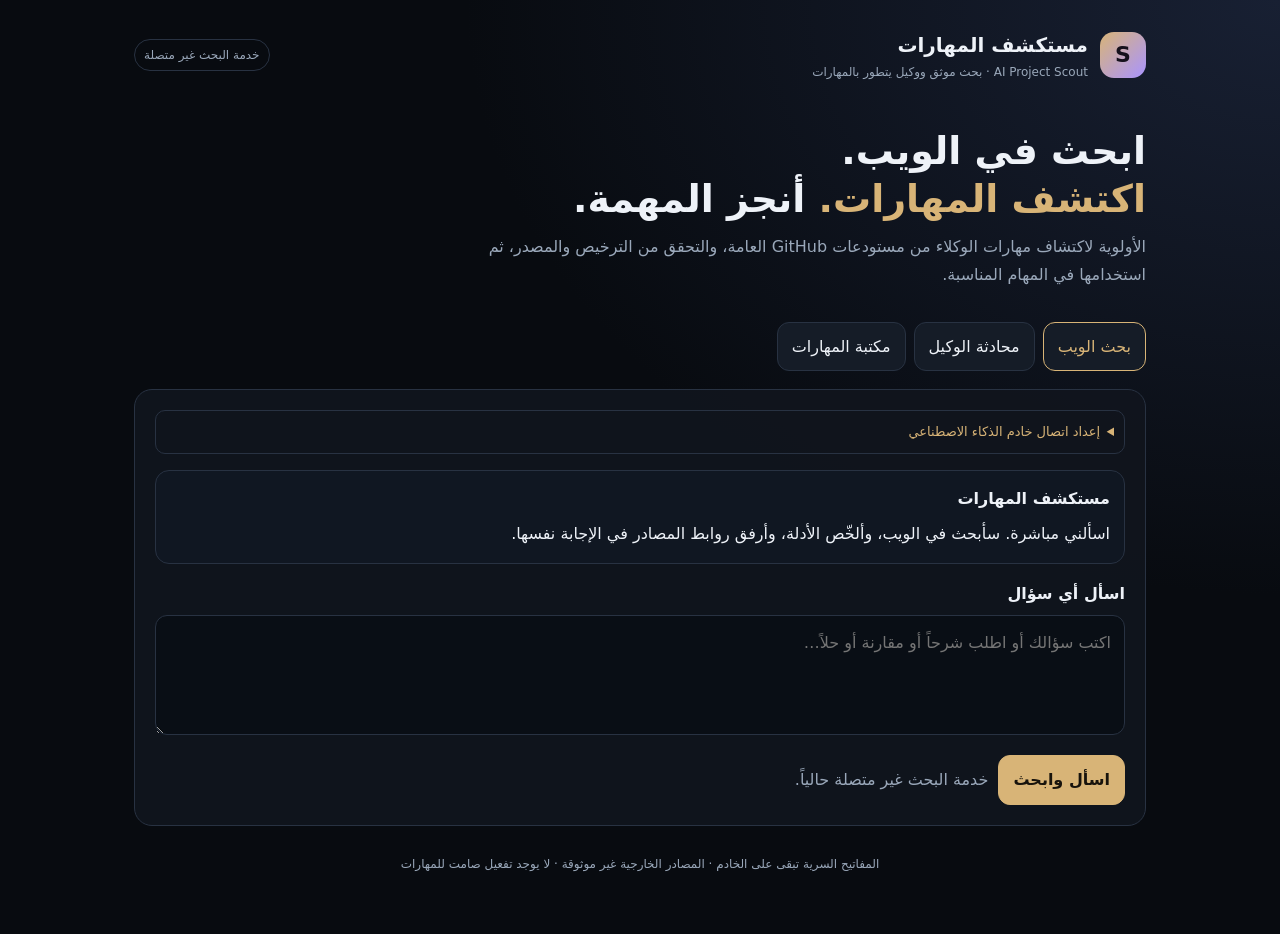
==== site/index.html @ 72774a8b "ui: focus skill library on GitHub discovery and clarify proposal usage" ====
<!doctype html>
<html lang="ar" dir="rtl"><head><meta charset="utf-8"><meta name="viewport" content="width=device-width,initial-scale=1"><meta name="theme-color" content="#080b10"><title>AI Project Scout — مستكشف المهارات</title>
<style>
:root{color-scheme:dark;--bg:#080b10;--panel:#10151d;--panel2:#151c27;--line:#283242;--text:#eef2f8;--muted:#9aa8ba;--gold:#d8b477;--purple:#a994ff;--bad:#ff9b9b;--good:#93e2b0}*{box-sizing:border-box}body{margin:0;background:radial-gradient(ellipse at top right,#182033 0,transparent 45%),var(--bg);color:var(--text);font:16px/1.7 system-ui,-apple-system,"Segoe UI",sans-serif}button,input,textarea{font:inherit}button{cursor:pointer;border:1px solid var(--line);border-radius:12px;padding:10px 14px;color:var(--text);background:var(--panel2)}button.primary{background:var(--gold);border-color:var(--gold);color:#17130c;font-weight:800}button:disabled{opacity:.55;cursor:wait}.wrap{max-width:1040px;margin:auto;padding:20px 14px 60px}.top{display:flex;align-items:center;justify-content:space-between;gap:14px;margin-bottom:24px}.brand{display:flex;gap:12px;align-items:center}.logo{width:46px;height:46px;border-radius:14px;background:linear-gradient(135deg,var(--gold),var(--purple));display:grid;place-items:center;color:#15111c;font-weight:900;font-size:22px}.brand h1{font-size:20px;margin:0}.brand p{font-size:12px;color:var(--muted);margin:0}.status{font-size:12px;color:var(--muted);border:1px solid var(--line);padding:5px 9px;border-radius:99px}.hero{padding:22px 0 16px}.hero h2{font-size:clamp(25px,5vw,38px);line-height:1.25;margin:0 0 10px}.hero p{color:var(--muted);max-width:680px;margin:0}.tabs{display:flex;gap:8px;flex-wrap:wrap;margin:18px 0}.tab.active{border-color:var(--gold);color:var(--gold)}.panel{background:rgba(16,21,29,.94);border:1px solid var(--line);border-radius:18px;padding:16px;margin-bottom:16px}.label{display:block;font-weight:700;margin-bottom:8px}.input{width:100%;border:1px solid var(--line);background:#090e15;color:var(--text);border-radius:12px;padding:13px;outline:none}.input:focus{border-color:var(--gold)}textarea.input{min-height:120px;resize:vertical}.actions{display:flex;align-items:center;gap:10px;flex-wrap:wrap;margin-top:12px}.check{display:flex;gap:8px;align-items:center;color:var(--muted);font-size:14px}.result{overflow-wrap:anywhere}.source{border-top:1px solid var(--line);padding:12px 0}.source a{color:var(--gold);text-decoration:none;font-weight:700}.source p{margin:4px 0;color:var(--muted);font-size:14px}.muted{color:var(--muted)}.skills-head{display:flex;justify-content:space-between;align-items:center;gap:10px;flex-wrap:wrap}.skill{border:1px solid var(--line);border-radius:12px;padding:12px;margin-top:10px}.skill h4{margin:0 0 4px}.skill p{margin:0;color:var(--muted);font-size:14px}.skill a{color:var(--gold);font-size:13px}.pill{display:inline-block;font-size:11px;padding:2px 8px;border-radius:99px;background:#202a38;color:#d9e3f0;margin-inline-start:6px}.error{color:var(--bad)}.success{color:var(--good)}.hidden{display:none}.foot{font-size:12px;color:var(--muted);text-align:center;margin-top:28px}.server-settings{margin-bottom:16px;border:1px solid var(--line);border-radius:10px;padding:10px}.server-settings summary{cursor:pointer;color:var(--gold);font-size:13px}.conversation{display:flex;flex-direction:column;gap:12px;margin:16px 0}.assistant-message,.user-message{border:1px solid var(--line);border-radius:14px;padding:14px;overflow-wrap:anywhere}.assistant-message{background:#101722}.user-message{background:#171a21}.assistant-message p,.user-message p{margin:8px 0 0;white-space:pre-wrap;line-height:1.8}.ask-input{resize:vertical;min-height:94px}.source{overflow-wrap:anywhere}@media(min-width:700px){.wrap{padding-top:28px}.panel{padding:20px}}
</style></head><body><main class="wrap">
<header class="top"><div class="brand"><div class="logo">S</div><div><h1>مستكشف المهارات</h1><p>AI Project Scout · بحث موثق ووكيل يتطور بالمهارات</p></div></div><div id="status" class="status">يتحقق من الخادم…</div></header>
<section class="hero"><h2>ابحث في الويب.<br><span style="color:var(--gold)">اكتشف المهارات.</span> أنجز المهمة.</h2><p>الأولوية لاكتشاف مهارات الوكلاء من مستودعات GitHub العامة، والتحقق من الترخيص والمصدر، ثم استخدامها في المهام المناسبة.</p></section>
<nav class="tabs"><button class="tab active" data-tab="research">بحث الويب</button><button class="tab" data-tab="agent">محادثة الوكيل</button><button class="tab" data-tab="skills">مكتبة المهارات</button></nav>
<section id="research" class="panel"><details class="server-settings"><summary>إعداد اتصال خادم الذكاء الاصطناعي</summary><p class="muted">إذا فتحت الواجهة من GitHub Pages، أدخل عنوان خادم API المنشور (HTTPS) مرة واحدة. لا تضع مفاتيح API هنا.</p><label class="label" for="apiServerUrl">عنوان الخادم</label><input id="apiServerUrl" class="input" inputmode="url" placeholder="https://your-service.onrender.com"><div class="actions"><button id="saveApiServer" type="button">حفظ واختبار الاتصال</button></div></details><div id="conversation" class="conversation" aria-live="polite"><article class="assistant-message"><strong>مستكشف المهارات</strong><p>اسألني مباشرة. سأبحث في الويب، وألخّص الأدلة، وأرفق روابط المصادر في الإجابة نفسها.</p></article></div><form id="askForm"><label class="label" for="searchQuery">اسأل أي سؤال</label><textarea id="searchQuery" class="input ask-input" placeholder="اكتب سؤالك أو اطلب شرحاً أو مقارنة أو حلاً…" maxlength="5000" rows="3" required></textarea><div class="actions"><button id="searchBtn" class="primary" type="submit">اسأل وابحث</button><span class="muted" id="searchHint">بحث ويب + إجابة ذكاء اصطناعي + مصادر.</span></div></form><div id="searchResults" class="result" aria-live="polite"></div></section>
<section id="agent" class="panel hidden"><label class="label" for="chatQuery">ما المهمة التي تريد من الوكيل تنفيذها؟</label><textarea id="chatQuery" class="input" placeholder="اطلب بحثاً أو تحليلاً أو بناء تطبيق أو حل مشكلة…"></textarea><div class="actions"><label class="check"><input type="checkbox" id="withSearch" checked> البحث في الويب وإرفاق المصادر</label><button id="chatBtn" class="primary">نفّذ الطلب</button></div><div id="chatResult" class="result" aria-live="polite"></div></section>
<section id="skills" class="panel hidden"><div class="skills-head"><div><h3 style="margin:0">مكتبة المهارات</h3><p class="muted" style="margin:0">المهارات المقترحة يمكن للوكيل الاستفادة منها كإرشادات غير موثوقة. الاعتماد الدائم منفصل، والكود الخارجي لا يُنفذ.</p></div><button id="discoverBtn" class="primary">ابحث في GitHub وأضف مهارات</button></div><details style="margin-top:14px"><summary class="muted">إعداد الاعتماد الدائم (اختياري)</summary><label class="label" for="adminToken" style="margin-top:8px">رمز اعتماد المهارات الذي ضُبط على الخادم</label><input id="adminToken" class="input" type="password" autocomplete="current-password" placeholder="رمز الاعتماد — لا تضع مفتاح GitHub هنا"><p class="muted">البحث العام لا يحتاج هذا الرمز. يُستخدم فقط لنقل مقترح إلى قائمة المهارات النشطة.</p></details><div id="skillsStatus" class="muted" style="margin-top:10px"></div><h4>المهارات النشطة</h4><div id="activeSkills"></div><h4 style="margin-top:20px">مقترحات تنتظر الاعتماد</h4><div id="proposedSkills"></div></section>
<footer class="foot">المفاتيح السرية تبقى على الخادم · المصادر الخارجية غير موثوقة · لا يوجد تفعيل صامت للمهارات</footer></main>
<script>
const $=id=>document.getElementById(id);
function esc(s){return String(s??'').replace(/[&<>"]/g,c=>({'&':'&amp;','<':'&lt;','>':'&gt;','"':'&quot;'}[c]));}
function apiBase(){let configured='';try{configured=localStorage.getItem('scoutApiBase')||'';}catch(e){}if(configured)return configured.replace(/\/+$/,'');if(location.hostname.endsWith('github.io'))return '';return location.origin;}
async function api(path,body,token){const base=apiBase();if(!base)throw new Error('خادم الذكاء الاصطناعي غير مضبوط. افتح «إعداد اتصال خادم الذكاء الاصطناعي» وأدخل عنوان API المنشور على HTTPS. GitHub Pages يعرض الواجهة فقط ولا يشغّل Python.');const headers=body?{'Content-Type':'application/json'}:{};if(token)headers['Authorization']='Bearer '+token;let r;try{r=await fetch(base+path,{method:body?'POST':'GET',headers,body:body?JSON.stringify(body):undefined});}catch(e){throw new Error('تعذر الوصول إلى خادم API. تحقق من عنوان الخادم وإعداد CORS وحالة الاستضافة.');}const d=await r.json().catch(()=>({message:'الخادم أعاد استجابة غير صالحة.'}));if(!r.ok)throw new Error(d.message||d.error||('HTTP '+r.status));return d;}
function err(el,e){el.innerHTML='<p class="error">'+esc(e.message)+'</p>';}
function sources(list){return !list?.length?'<p class="muted">لا توجد نتائج؛ تحقق من إعداد مفتاح البحث على الخادم.</p>':list.map(x=>'<article class="source"><a href="'+esc(x.url)+'" target="_blank" rel="noopener noreferrer">'+esc(x.title||x.url)+'</a><p>'+esc(x.snippet||'')+'</p><small class="muted">'+esc(x.published_date||'')+'</small></article>').join('');}
document.querySelectorAll('[data-tab]').forEach(b=>b.onclick=()=>{document.querySelectorAll('[data-tab]').forEach(x=>x.classList.toggle('active',x===b));['research','agent','skills'].forEach(id=>$(id).classList.toggle('hidden',id!==b.dataset.tab));if(b.dataset.tab==='skills')loadSkills();});
let researchHistory=[];
function renderTurn(query,answer,sourceList,skills){const node=document.createElement('div');node.innerHTML='<article class="user-message"><strong>أنت</strong><p>'+esc(query)+'</p></article><article class="assistant-message"><strong>الإجابة</strong><p>'+esc(answer).replace(/\n/g,'<br>')+'</p>'+(skills?.length?'<p class="muted">المهارات المستخدمة: '+skills.map(s=>esc(s.name)+(s.status==='proposed'?' (مقترحة غير معتمدة)':'')).join('، ')+'</p>':'')+(sourceList?.length?'<h4>المصادر</h4>'+sources(sourceList):'<p class="muted">لم تُرفق مصادر ويب لهذه الإجابة.</p>')+'</article>'; $('conversation').appendChild(node);node.scrollIntoView({behavior:'smooth',block:'end'});}
$('askForm').onsubmit=async(e)=>{e.preventDefault();const q=$('searchQuery').value.trim();if(!q)return;$('searchBtn').disabled=true;$('searchHint').textContent='يبحث في الويب ثم يصوغ إجابة مبنية على النتائج…';$('searchResults').innerHTML='<p>جارٍ البحث والتحليل. قد يستغرق ذلك عدة ثوانٍ…</p>';try{const d=await api('/api/chat',{query:q,search_web:true,history:researchHistory});if(typeof d.answer!=='string'||!d.answer.trim())throw new Error('عاد الخادم دون إجابة نصية. تحقق من إعداد النموذج على الخادم.');researchHistory.push({role:'user',content:q},{role:'assistant',content:d.answer});researchHistory=researchHistory.slice(-8);renderTurn(q,d.answer,d.sources||[],d.skills_used||[]);$('searchQuery').value='';$('searchResults').innerHTML='';$('searchHint').textContent='تمت الإجابة. اطرح سؤال متابعة لإكمال المحادثة.';}catch(e){err($('searchResults'),e);$('searchHint').textContent='تعذّر إكمال الطلب؛ راجع رسالة الخطأ أعلاه.';}finally{$('searchBtn').disabled=false;$('searchBtn').textContent='اسأل وابحث';}};
$('saveApiServer').onclick=async()=>{const raw=$('apiServerUrl').value.trim().replace(/\/+$/,'');if(!/^https:\/\//i.test(raw)){$('searchHint').textContent='أدخل عنوان HTTPS صحيحاً لخادم API.';return;}try{localStorage.setItem('scoutApiBase',raw);}catch(e){$('searchHint').textContent='المتصفح منع حفظ الإعداد؛ تحقق من إعدادات المتصفح.';return;}$('searchHint').textContent='تم حفظ العنوان؛ يجري اختبار الاتصال…';try{const d=await api('/api/health');$('status').textContent='الخادم متصل · النموذج '+(d.model_configured?'جاهز':'غير مضبوط');$('searchHint').textContent=d.model_configured?'الاتصال ناجح والنموذج مضبوط.':'الاتصال ناجح، لكن مفتاح النموذج أو اسمه غير مضبوط على الخادم.';}catch(e){err($('searchResults'),e);$('searchHint').textContent='لم ينجح اختبار الاتصال.';}};
try{$('apiServerUrl').value=localStorage.getItem('scoutApiBase')||'';}catch(e){}
let chatHistory=[];
$('chatBtn').onclick=async()=>{let q=$('chatQuery').value.trim();if(!q){$('chatResult').textContent='اكتب المهمة أولاً.';return;}$('chatBtn').disabled=true;$('chatResult').textContent='الوكيل يحلل المهمة…';try{let d=await api('/api/chat',{query:q,search_web:$('withSearch').checked,history:chatHistory});chatHistory.push({role:'user',content:q},{role:'assistant',content:d.answer});chatHistory=chatHistory.slice(-8);$('chatResult').innerHTML='<div>'+esc(d.answer).replace(/\n/g,'<br>')+'</div>'+(d.skills_used?.length?'<p class="muted">المهارات المستخدمة: '+d.skills_used.map(s=>esc(s.name)+(s.status==='proposed'?' (مقترحة غير معتمدة)':'')).join('، ')+'</p>':'')+(d.sources?.length?'<h4>المصادر</h4>'+sources(d.sources):'');}catch(e){err($('chatResult'),e);}finally{$('chatBtn').disabled=false;}};
function skillCard(s,proposed){return '<article class="skill"><h4>'+esc(s.name)+' <span class="pill">'+esc(s.license||s.status)+'</span></h4><p>'+esc(s.description||'')+'</p>'+(s.source_url?'<a href="'+esc(s.source_url)+'" target="_blank" rel="noopener noreferrer">المصدر الأصلي</a>':'')+(proposed?'<div class="actions"><button data-approve="'+esc(s.name)+'">اعتماد المهارة</button></div>':'')+'</article>';}
const BUILTIN_PROVIDER_SKILLS=[
{name:'chatgpt-openai-api-integration',description:'دليل دمج OpenAI وواجهات ChatGPT العامة: مفاتيح آمنة، استدعاء API، أدوات محكومة واختبارات.',source_url:'https://platform.openai.com/docs',status:'موجود بالمستودع',license:'دليل مدمج'},
{name:'deepseek-api-integration',description:'دليل دمج DeepSeek API وفق التوثيق العام والتعامل الآمن مع الأخطاء والحدود.',source_url:'https://api-docs.deepseek.com/',status:'موجود بالمستودع',license:'دليل مدمج'},
{name:'google-gemini-api-integration',description:'دليل دمج Gemini API وSDK الرسمي وإدارة الوسائط واستدعاء الأدوات بأمان.',source_url:'https://ai.google.dev/gemini-api/docs',status:'موجود بالمستودع',license:'دليل مدمج'},
{name:'anthropic-claude-api-integration',description:'دليل دمج Claude Messages API والتحقق من طلبات الأدوات قبل تنفيذها.',source_url:'https://docs.anthropic.com/',status:'موجود بالمستودع',license:'دليل مدمج'}
];
async function loadSkills(){try{let d=await api('/api/skills');$('activeSkills').innerHTML=d.active.length?d.active.map(s=>skillCard(s,false)).join(''):'<p class="muted">لا توجد مهارات نشطة بعد.</p>';$('proposedSkills').innerHTML=d.proposed.length?d.proposed.map(s=>skillCard(s,true)).join(''):'<p class="muted">لا توجد مقترحات؛ ابدأ الاكتشاف.</p>';$('proposedSkills').querySelectorAll('[data-approve]').forEach(b=>b.onclick=async()=>{b.disabled=true;try{await api('/api/skills/'+encodeURIComponent(b.dataset.approve)+'/approve',{},$('adminToken').value.trim());$('skillsStatus').textContent='تم اعتماد المهارة لتصبح نشطة.';await loadSkills();}catch(e){$('skillsStatus').textContent=e.message;b.disabled=false;}});}catch(e){$('activeSkills').innerHTML=BUILTIN_PROVIDER_SKILLS.map(s=>skillCard(s,false)).join('');$('proposedSkills').innerHTML='<p class="muted">تعذر تحميل المقترحات الحالية.</p>';$('skillsStatus').textContent='تعذر تحميل مكتبة المهارات من الخادم. '+e.message;}}
$('discoverBtn').onclick=async()=>{$('discoverBtn').disabled=true;$('skillsStatus').textContent='يجري البحث في مستودعات GitHub العامة عن ملفات SKILL.md وفحص الترخيص والمصدر…';try{let d=await api('/api/skills/discover',{max_proposals:2},$('adminToken').value.trim());$('skillsStatus').innerHTML='<span class="success">اكتمل البحث في GitHub: '+d.repositories_considered+' مستودعات مرشحة، '+d.documents_inspected+' ملفات مفحوصة، '+d.created.length+' مهارات مقترحة.</span>'+(d.skipped?.length?'<details><summary>تفاصيل الملفات المتخطاة</summary><pre>'+esc(JSON.stringify(d.skipped,null,2))+'</pre></details>':'');await loadSkills();}catch(e){$('skillsStatus').textContent=e.message;}finally{$('discoverBtn').disabled=false;}};
async function checkHealth(){try{const d=await api('/api/health');$('status').textContent='الخادم متصل · بحث '+(d.web_search_configured?'متاح':'غير متاح')+' · نموذج '+(d.model_configured?'جاهز':'غير مضبوط');$('searchHint').textContent=d.web_search_provider==='duckduckgo-fallback'?'البحث العام يستخدم DuckDuckGo.':'البحث العام متصل بمزود الويب.';}catch(e){$('status').textContent='خدمة البحث غير متصلة';$('searchHint').textContent='خدمة البحث غير متصلة حالياً.';}}
checkHealth();
</script></body></html>
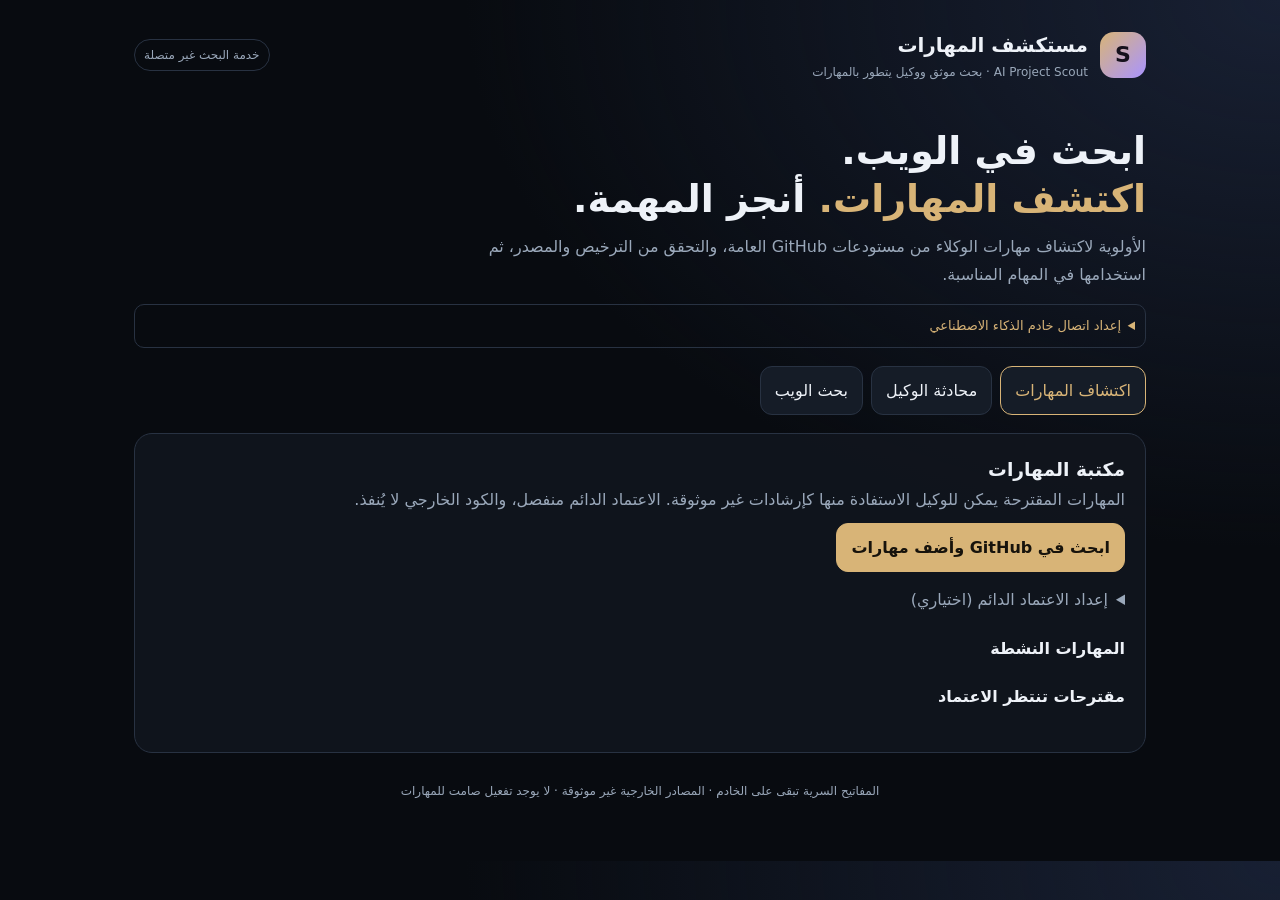
==== commit 14363b8f: "ui: make GitHub skill discovery the primary app view" ====
--- a/site/index.html
+++ b/site/index.html
@@ -5,10 +5,11 @@
 </style></head><body><main class="wrap">
 <header class="top"><div class="brand"><div class="logo">S</div><div><h1>مستكشف المهارات</h1><p>AI Project Scout · بحث موثق ووكيل يتطور بالمهارات</p></div></div><div id="status" class="status">يتحقق من الخادم…</div></header>
 <section class="hero"><h2>ابحث في الويب.<br><span style="color:var(--gold)">اكتشف المهارات.</span> أنجز المهمة.</h2><p>الأولوية لاكتشاف مهارات الوكلاء من مستودعات GitHub العامة، والتحقق من الترخيص والمصدر، ثم استخدامها في المهام المناسبة.</p></section>
-<nav class="tabs"><button class="tab active" data-tab="research">بحث الويب</button><button class="tab" data-tab="agent">محادثة الوكيل</button><button class="tab" data-tab="skills">مكتبة المهارات</button></nav>
-<section id="research" class="panel"><details class="server-settings"><summary>إعداد اتصال خادم الذكاء الاصطناعي</summary><p class="muted">إذا فتحت الواجهة من GitHub Pages، أدخل عنوان خادم API المنشور (HTTPS) مرة واحدة. لا تضع مفاتيح API هنا.</p><label class="label" for="apiServerUrl">عنوان الخادم</label><input id="apiServerUrl" class="input" inputmode="url" placeholder="https://your-service.onrender.com"><div class="actions"><button id="saveApiServer" type="button">حفظ واختبار الاتصال</button></div></details><div id="conversation" class="conversation" aria-live="polite"><article class="assistant-message"><strong>مستكشف المهارات</strong><p>اسألني مباشرة. سأبحث في الويب، وألخّص الأدلة، وأرفق روابط المصادر في الإجابة نفسها.</p></article></div><form id="askForm"><label class="label" for="searchQuery">اسأل أي سؤال</label><textarea id="searchQuery" class="input ask-input" placeholder="اكتب سؤالك أو اطلب شرحاً أو مقارنة أو حلاً…" maxlength="5000" rows="3" required></textarea><div class="actions"><button id="searchBtn" class="primary" type="submit">اسأل وابحث</button><span class="muted" id="searchHint">بحث ويب + إجابة ذكاء اصطناعي + مصادر.</span></div></form><div id="searchResults" class="result" aria-live="polite"></div></section>
+<details class="server-settings"><summary>إعداد اتصال خادم الذكاء الاصطناعي</summary><p class="muted">إذا فتحت الواجهة من GitHub Pages، أدخل عنوان خادم API المنشور (HTTPS) مرة واحدة. لا تضع مفاتيح API هنا.</p><label class="label" for="apiServerUrl">عنوان الخادم</label><input id="apiServerUrl" class="input" inputmode="url" placeholder="https://your-service.onrender.com"><div class="actions"><button id="saveApiServer" type="button">حفظ واختبار الاتصال</button></div></details>
+<nav class="tabs"><button class="tab active" data-tab="skills">اكتشاف المهارات</button><button class="tab" data-tab="agent">محادثة الوكيل</button><button class="tab" data-tab="research">بحث الويب</button></nav>
+<section id="research" class="panel hidden"><div id="conversation" class="conversation" aria-live="polite"><article class="assistant-message"><strong>مستكشف المهارات</strong><p>اسألني مباشرة. سأبحث في الويب، وألخّص الأدلة، وأرفق روابط المصادر في الإجابة نفسها.</p></article></div><form id="askForm"><label class="label" for="searchQuery">اسأل أي سؤال</label><textarea id="searchQuery" class="input ask-input" placeholder="اكتب سؤالك أو اطلب شرحاً أو مقارنة أو حلاً…" maxlength="5000" rows="3" required></textarea><div class="actions"><button id="searchBtn" class="primary" type="submit">اسأل وابحث</button><span class="muted" id="searchHint">بحث ويب + إجابة ذكاء اصطناعي + مصادر.</span></div></form><div id="searchResults" class="result" aria-live="polite"></div></section>
 <section id="agent" class="panel hidden"><label class="label" for="chatQuery">ما المهمة التي تريد من الوكيل تنفيذها؟</label><textarea id="chatQuery" class="input" placeholder="اطلب بحثاً أو تحليلاً أو بناء تطبيق أو حل مشكلة…"></textarea><div class="actions"><label class="check"><input type="checkbox" id="withSearch" checked> البحث في الويب وإرفاق المصادر</label><button id="chatBtn" class="primary">نفّذ الطلب</button></div><div id="chatResult" class="result" aria-live="polite"></div></section>
-<section id="skills" class="panel hidden"><div class="skills-head"><div><h3 style="margin:0">مكتبة المهارات</h3><p class="muted" style="margin:0">المهارات المقترحة يمكن للوكيل الاستفادة منها كإرشادات غير موثوقة. الاعتماد الدائم منفصل، والكود الخارجي لا يُنفذ.</p></div><button id="discoverBtn" class="primary">ابحث في GitHub وأضف مهارات</button></div><details style="margin-top:14px"><summary class="muted">إعداد الاعتماد الدائم (اختياري)</summary><label class="label" for="adminToken" style="margin-top:8px">رمز اعتماد المهارات الذي ضُبط على الخادم</label><input id="adminToken" class="input" type="password" autocomplete="current-password" placeholder="رمز الاعتماد — لا تضع مفتاح GitHub هنا"><p class="muted">البحث العام لا يحتاج هذا الرمز. يُستخدم فقط لنقل مقترح إلى قائمة المهارات النشطة.</p></details><div id="skillsStatus" class="muted" style="margin-top:10px"></div><h4>المهارات النشطة</h4><div id="activeSkills"></div><h4 style="margin-top:20px">مقترحات تنتظر الاعتماد</h4><div id="proposedSkills"></div></section>
+<section id="skills" class="panel"><div class="skills-head"><div><h3 style="margin:0">مكتبة المهارات</h3><p class="muted" style="margin:0">المهارات المقترحة يمكن للوكيل الاستفادة منها كإرشادات غير موثوقة. الاعتماد الدائم منفصل، والكود الخارجي لا يُنفذ.</p></div><button id="discoverBtn" class="primary">ابحث في GitHub وأضف مهارات</button></div><details style="margin-top:14px"><summary class="muted">إعداد الاعتماد الدائم (اختياري)</summary><label class="label" for="adminToken" style="margin-top:8px">رمز اعتماد المهارات الذي ضُبط على الخادم</label><input id="adminToken" class="input" type="password" autocomplete="current-password" placeholder="رمز الاعتماد — لا تضع مفتاح GitHub هنا"><p class="muted">البحث العام لا يحتاج هذا الرمز. يُستخدم فقط لنقل مقترح إلى قائمة المهارات النشطة.</p></details><div id="skillsStatus" class="muted" style="margin-top:10px"></div><h4>المهارات النشطة</h4><div id="activeSkills"></div><h4 style="margin-top:20px">مقترحات تنتظر الاعتماد</h4><div id="proposedSkills"></div></section>
 <footer class="foot">المفاتيح السرية تبقى على الخادم · المصادر الخارجية غير موثوقة · لا يوجد تفعيل صامت للمهارات</footer></main>
 <script>
 const $=id=>document.getElementById(id);
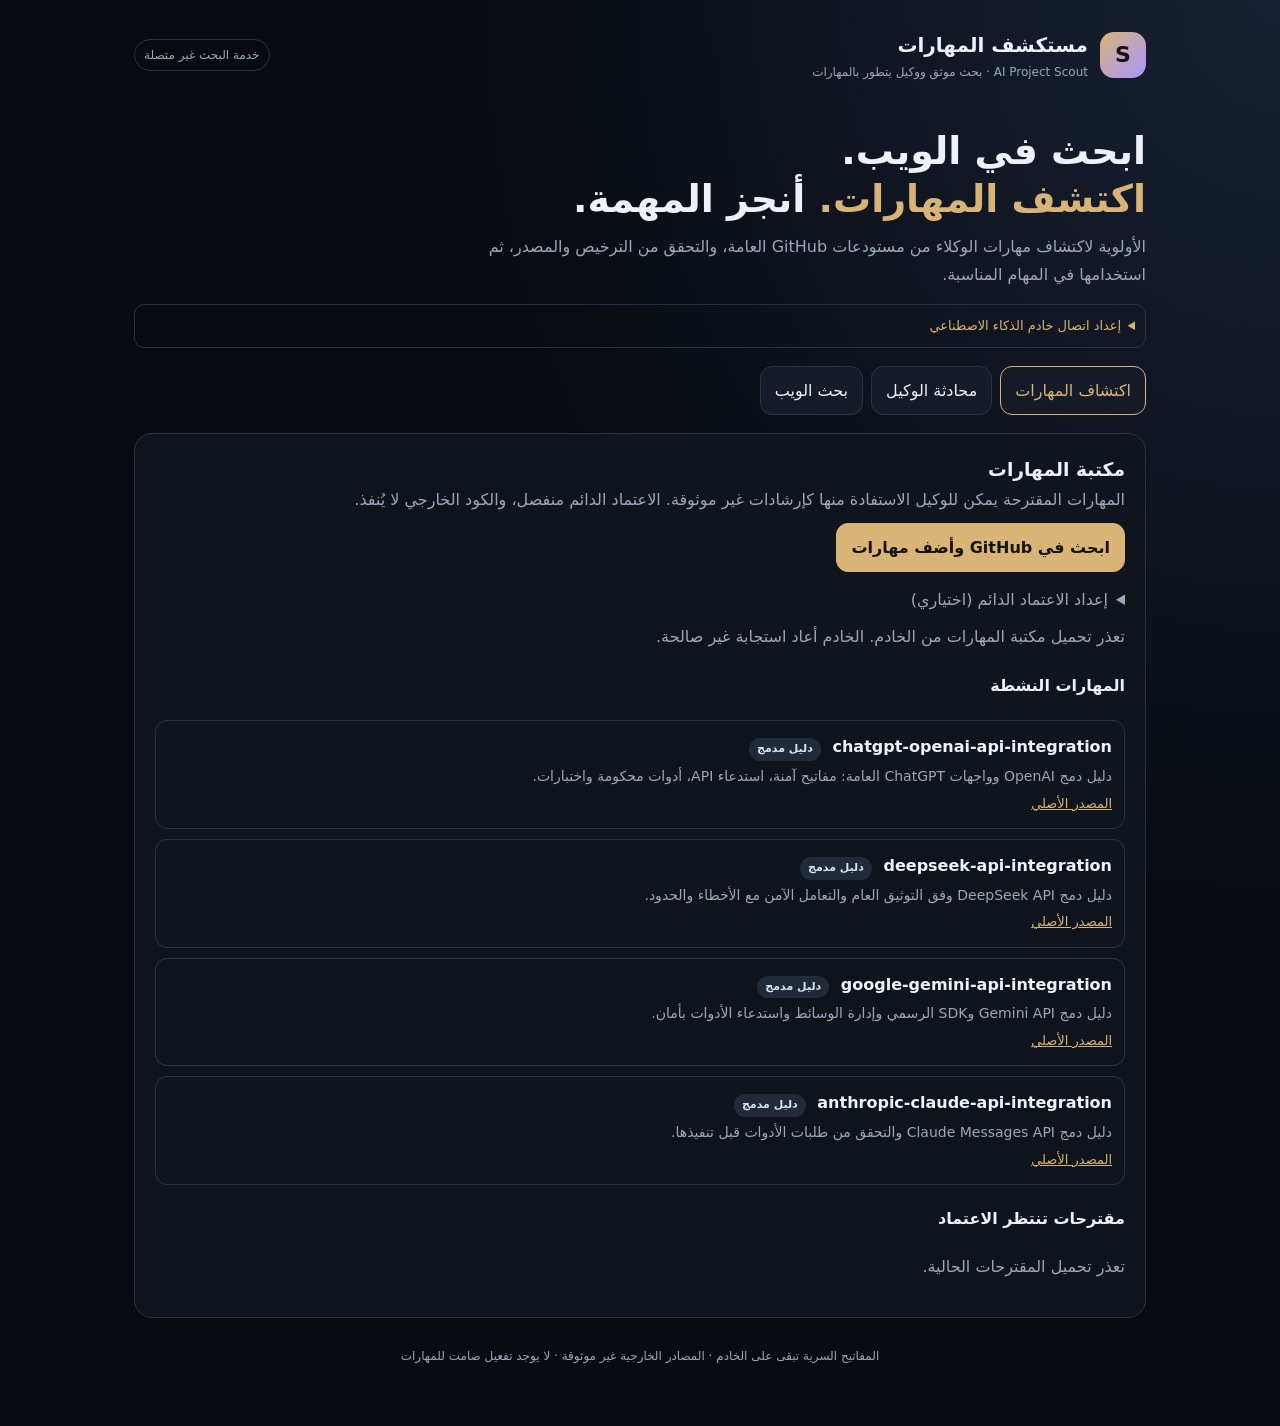
==== commit 0f244fa6: "fix: load skill catalogue on initial app view" ====
--- a/site/index.html
+++ b/site/index.html
@@ -37,4 +37,5 @@
 $('discoverBtn').onclick=async()=>{$('discoverBtn').disabled=true;$('skillsStatus').textContent='يجري البحث في مستودعات GitHub العامة عن ملفات SKILL.md وفحص الترخيص والمصدر…';try{let d=await api('/api/skills/discover',{max_proposals:2},$('adminToken').value.trim());$('skillsStatus').innerHTML='<span class="success">اكتمل البحث في GitHub: '+d.repositories_considered+' مستودعات مرشحة، '+d.documents_inspected+' ملفات مفحوصة، '+d.created.length+' مهارات مقترحة.</span>'+(d.skipped?.length?'<details><summary>تفاصيل الملفات المتخطاة</summary><pre>'+esc(JSON.stringify(d.skipped,null,2))+'</pre></details>':'');await loadSkills();}catch(e){$('skillsStatus').textContent=e.message;}finally{$('discoverBtn').disabled=false;}};
 async function checkHealth(){try{const d=await api('/api/health');$('status').textContent='الخادم متصل · بحث '+(d.web_search_configured?'متاح':'غير متاح')+' · نموذج '+(d.model_configured?'جاهز':'غير مضبوط');$('searchHint').textContent=d.web_search_provider==='duckduckgo-fallback'?'البحث العام يستخدم DuckDuckGo.':'البحث العام متصل بمزود الويب.';}catch(e){$('status').textContent='خدمة البحث غير متصلة';$('searchHint').textContent='خدمة البحث غير متصلة حالياً.';}}
 checkHealth();
+loadSkills();
 </script></body></html>
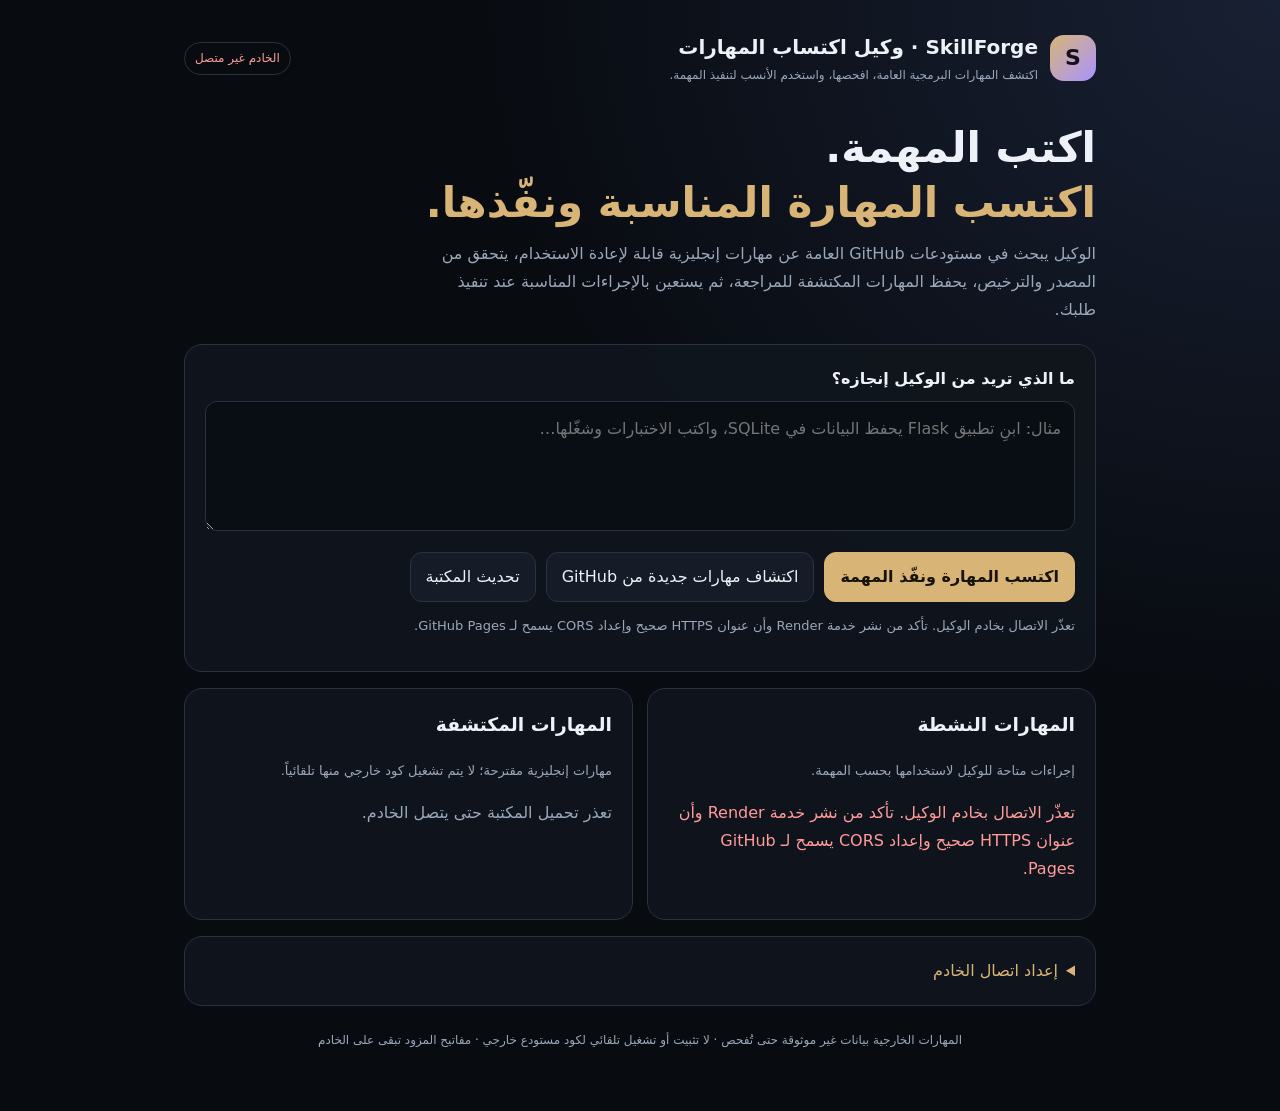
==== commit 23482d59: "refactor: focus interface on skill acquisition and task execution" ====
--- a/site/index.html
+++ b/site/index.html
@@ -1,41 +1,52 @@
 <!doctype html>
-<html lang="ar" dir="rtl"><head><meta charset="utf-8"><meta name="viewport" content="width=device-width,initial-scale=1"><meta name="theme-color" content="#080b10"><title>AI Project Scout — مستكشف المهارات</title>
+<html lang="ar" dir="rtl">
+<head>
+<meta charset="utf-8"><meta name="viewport" content="width=device-width,initial-scale=1">
+<meta name="theme-color" content="#080b10"><title>SkillForge — وكيل اكتساب المهارات</title>
 <style>
-:root{color-scheme:dark;--bg:#080b10;--panel:#10151d;--panel2:#151c27;--line:#283242;--text:#eef2f8;--muted:#9aa8ba;--gold:#d8b477;--purple:#a994ff;--bad:#ff9b9b;--good:#93e2b0}*{box-sizing:border-box}body{margin:0;background:radial-gradient(ellipse at top right,#182033 0,transparent 45%),var(--bg);color:var(--text);font:16px/1.7 system-ui,-apple-system,"Segoe UI",sans-serif}button,input,textarea{font:inherit}button{cursor:pointer;border:1px solid var(--line);border-radius:12px;padding:10px 14px;color:var(--text);background:var(--panel2)}button.primary{background:var(--gold);border-color:var(--gold);color:#17130c;font-weight:800}button:disabled{opacity:.55;cursor:wait}.wrap{max-width:1040px;margin:auto;padding:20px 14px 60px}.top{display:flex;align-items:center;justify-content:space-between;gap:14px;margin-bottom:24px}.brand{display:flex;gap:12px;align-items:center}.logo{width:46px;height:46px;border-radius:14px;background:linear-gradient(135deg,var(--gold),var(--purple));display:grid;place-items:center;color:#15111c;font-weight:900;font-size:22px}.brand h1{font-size:20px;margin:0}.brand p{font-size:12px;color:var(--muted);margin:0}.status{font-size:12px;color:var(--muted);border:1px solid var(--line);padding:5px 9px;border-radius:99px}.hero{padding:22px 0 16px}.hero h2{font-size:clamp(25px,5vw,38px);line-height:1.25;margin:0 0 10px}.hero p{color:var(--muted);max-width:680px;margin:0}.tabs{display:flex;gap:8px;flex-wrap:wrap;margin:18px 0}.tab.active{border-color:var(--gold);color:var(--gold)}.panel{background:rgba(16,21,29,.94);border:1px solid var(--line);border-radius:18px;padding:16px;margin-bottom:16px}.label{display:block;font-weight:700;margin-bottom:8px}.input{width:100%;border:1px solid var(--line);background:#090e15;color:var(--text);border-radius:12px;padding:13px;outline:none}.input:focus{border-color:var(--gold)}textarea.input{min-height:120px;resize:vertical}.actions{display:flex;align-items:center;gap:10px;flex-wrap:wrap;margin-top:12px}.check{display:flex;gap:8px;align-items:center;color:var(--muted);font-size:14px}.result{overflow-wrap:anywhere}.source{border-top:1px solid var(--line);padding:12px 0}.source a{color:var(--gold);text-decoration:none;font-weight:700}.source p{margin:4px 0;color:var(--muted);font-size:14px}.muted{color:var(--muted)}.skills-head{display:flex;justify-content:space-between;align-items:center;gap:10px;flex-wrap:wrap}.skill{border:1px solid var(--line);border-radius:12px;padding:12px;margin-top:10px}.skill h4{margin:0 0 4px}.skill p{margin:0;color:var(--muted);font-size:14px}.skill a{color:var(--gold);font-size:13px}.pill{display:inline-block;font-size:11px;padding:2px 8px;border-radius:99px;background:#202a38;color:#d9e3f0;margin-inline-start:6px}.error{color:var(--bad)}.success{color:var(--good)}.hidden{display:none}.foot{font-size:12px;color:var(--muted);text-align:center;margin-top:28px}.server-settings{margin-bottom:16px;border:1px solid var(--line);border-radius:10px;padding:10px}.server-settings summary{cursor:pointer;color:var(--gold);font-size:13px}.conversation{display:flex;flex-direction:column;gap:12px;margin:16px 0}.assistant-message,.user-message{border:1px solid var(--line);border-radius:14px;padding:14px;overflow-wrap:anywhere}.assistant-message{background:#101722}.user-message{background:#171a21}.assistant-message p,.user-message p{margin:8px 0 0;white-space:pre-wrap;line-height:1.8}.ask-input{resize:vertical;min-height:94px}.source{overflow-wrap:anywhere}@media(min-width:700px){.wrap{padding-top:28px}.panel{padding:20px}}
-</style></head><body><main class="wrap">
-<header class="top"><div class="brand"><div class="logo">S</div><div><h1>مستكشف المهارات</h1><p>AI Project Scout · بحث موثق ووكيل يتطور بالمهارات</p></div></div><div id="status" class="status">يتحقق من الخادم…</div></header>
-<section class="hero"><h2>ابحث في الويب.<br><span style="color:var(--gold)">اكتشف المهارات.</span> أنجز المهمة.</h2><p>الأولوية لاكتشاف مهارات الوكلاء من مستودعات GitHub العامة، والتحقق من الترخيص والمصدر، ثم استخدامها في المهام المناسبة.</p></section>
-<details class="server-settings"><summary>إعداد اتصال خادم الذكاء الاصطناعي</summary><p class="muted">إذا فتحت الواجهة من GitHub Pages، أدخل عنوان خادم API المنشور (HTTPS) مرة واحدة. لا تضع مفاتيح API هنا.</p><label class="label" for="apiServerUrl">عنوان الخادم</label><input id="apiServerUrl" class="input" inputmode="url" placeholder="https://your-service.onrender.com"><div class="actions"><button id="saveApiServer" type="button">حفظ واختبار الاتصال</button></div></details>
-<nav class="tabs"><button class="tab active" data-tab="skills">اكتشاف المهارات</button><button class="tab" data-tab="agent">محادثة الوكيل</button><button class="tab" data-tab="research">بحث الويب</button></nav>
-<section id="research" class="panel hidden"><div id="conversation" class="conversation" aria-live="polite"><article class="assistant-message"><strong>مستكشف المهارات</strong><p>اسألني مباشرة. سأبحث في الويب، وألخّص الأدلة، وأرفق روابط المصادر في الإجابة نفسها.</p></article></div><form id="askForm"><label class="label" for="searchQuery">اسأل أي سؤال</label><textarea id="searchQuery" class="input ask-input" placeholder="اكتب سؤالك أو اطلب شرحاً أو مقارنة أو حلاً…" maxlength="5000" rows="3" required></textarea><div class="actions"><button id="searchBtn" class="primary" type="submit">اسأل وابحث</button><span class="muted" id="searchHint">بحث ويب + إجابة ذكاء اصطناعي + مصادر.</span></div></form><div id="searchResults" class="result" aria-live="polite"></div></section>
-<section id="agent" class="panel hidden"><label class="label" for="chatQuery">ما المهمة التي تريد من الوكيل تنفيذها؟</label><textarea id="chatQuery" class="input" placeholder="اطلب بحثاً أو تحليلاً أو بناء تطبيق أو حل مشكلة…"></textarea><div class="actions"><label class="check"><input type="checkbox" id="withSearch" checked> البحث في الويب وإرفاق المصادر</label><button id="chatBtn" class="primary">نفّذ الطلب</button></div><div id="chatResult" class="result" aria-live="polite"></div></section>
-<section id="skills" class="panel"><div class="skills-head"><div><h3 style="margin:0">مكتبة المهارات</h3><p class="muted" style="margin:0">المهارات المقترحة يمكن للوكيل الاستفادة منها كإرشادات غير موثوقة. الاعتماد الدائم منفصل، والكود الخارجي لا يُنفذ.</p></div><button id="discoverBtn" class="primary">ابحث في GitHub وأضف مهارات</button></div><details style="margin-top:14px"><summary class="muted">إعداد الاعتماد الدائم (اختياري)</summary><label class="label" for="adminToken" style="margin-top:8px">رمز اعتماد المهارات الذي ضُبط على الخادم</label><input id="adminToken" class="input" type="password" autocomplete="current-password" placeholder="رمز الاعتماد — لا تضع مفتاح GitHub هنا"><p class="muted">البحث العام لا يحتاج هذا الرمز. يُستخدم فقط لنقل مقترح إلى قائمة المهارات النشطة.</p></details><div id="skillsStatus" class="muted" style="margin-top:10px"></div><h4>المهارات النشطة</h4><div id="activeSkills"></div><h4 style="margin-top:20px">مقترحات تنتظر الاعتماد</h4><div id="proposedSkills"></div></section>
-<footer class="foot">المفاتيح السرية تبقى على الخادم · المصادر الخارجية غير موثوقة · لا يوجد تفعيل صامت للمهارات</footer></main>
+:root{color-scheme:dark;--bg:#080b10;--panel:#10151d;--line:#283242;--text:#eef2f8;--muted:#9aa8ba;--gold:#d8b477;--green:#93e2b0;--red:#ff9b9b}
+*{box-sizing:border-box}body{margin:0;background:radial-gradient(ellipse at top right,#182033 0,transparent 45%),var(--bg);color:var(--text);font:16px/1.75 system-ui,-apple-system,"Segoe UI",sans-serif}
+button,input,textarea{font:inherit}button{cursor:pointer;border:1px solid var(--line);border-radius:12px;padding:10px 15px;color:var(--text);background:#151c27}button.primary{background:var(--gold);border-color:var(--gold);color:#17130c;font-weight:800}button:disabled{opacity:.55;cursor:wait}
+.wrap{max-width:940px;margin:auto;padding:24px 14px 60px}.top{display:flex;justify-content:space-between;align-items:center;gap:12px}.brand{display:flex;align-items:center;gap:12px}.logo{width:46px;height:46px;border-radius:14px;background:linear-gradient(135deg,var(--gold),#a994ff);display:grid;place-items:center;color:#15111c;font-weight:900;font-size:22px}.brand h1{font-size:20px;margin:0}.brand p{font-size:12px;color:var(--muted);margin:0}.status{font-size:12px;border:1px solid var(--line);padding:5px 10px;border-radius:99px;color:var(--muted)}
+.hero{padding:35px 0 20px}.hero h2{font-size:clamp(27px,5vw,42px);line-height:1.3;margin:0 0 10px}.hero p{color:var(--muted);max-width:680px;margin:0}.panel{background:rgba(16,21,29,.96);border:1px solid var(--line);border-radius:18px;padding:16px;margin-bottom:16px}.label{display:block;font-weight:750;margin-bottom:8px}.input{width:100%;border:1px solid var(--line);background:#090e15;color:var(--text);border-radius:12px;padding:13px;outline:none}.input:focus{border-color:var(--gold)}textarea.input{min-height:130px;resize:vertical}.actions{display:flex;align-items:center;gap:10px;flex-wrap:wrap;margin-top:12px}.muted{color:var(--muted)}.small{font-size:13px}.result{overflow-wrap:anywhere;white-space:pre-wrap}.msg{border:1px solid var(--line);border-radius:14px;padding:13px;margin-top:12px;white-space:pre-wrap;overflow-wrap:anywhere}.msg.user{background:#171a21}.msg.agent{background:#101722}.error{color:var(--red)}.success{color:var(--green)}.skill{border:1px solid var(--line);border-radius:12px;padding:12px;margin-top:10px}.skill h4{margin:0 0 4px}.skill p{margin:0;color:var(--muted);font-size:14px;overflow-wrap:anywhere}.skill a{color:var(--gold);font-size:13px}.pill{display:inline-block;font-size:11px;padding:2px 8px;border-radius:99px;background:#202a38;color:#d9e3f0;margin-inline-start:6px}.source{border-top:1px solid var(--line);padding:10px 0}.source a{color:var(--gold);font-weight:700}.source p{margin:3px 0;color:var(--muted);font-size:14px}.grid{display:grid;grid-template-columns:1fr;gap:14px}.foot{font-size:12px;color:var(--muted);text-align:center;margin-top:24px}details summary{cursor:pointer;color:var(--gold)}@media(min-width:760px){.wrap{padding-top:30px}.grid{grid-template-columns:1fr 1fr}.panel{padding:20px}}
+</style>
+</head>
+<body><main class="wrap">
+<header class="top"><div class="brand"><div class="logo">S</div><div><h1>SkillForge · وكيل اكتساب المهارات</h1><p>اكتشف المهارات البرمجية العامة، افحصها، واستخدم الأنسب لتنفيذ المهمة.</p></div></div><div id="status" class="status">يفحص الاتصال…</div></header>
+<section class="hero"><h2>اكتب المهمة.<br><span style="color:var(--gold)">اكتسب المهارة المناسبة ونفّذها.</span></h2><p>الوكيل يبحث في مستودعات GitHub العامة عن مهارات إنجليزية قابلة لإعادة الاستخدام، يتحقق من المصدر والترخيص، يحفظ المهارات المكتشفة للمراجعة، ثم يستعين بالإجراءات المناسبة عند تنفيذ طلبك.</p></section>
+<section class="panel">
+<label class="label" for="task">ما الذي تريد من الوكيل إنجازه؟</label>
+<textarea id="task" class="input" maxlength="8000" placeholder="مثال: ابنِ تطبيق Flask يحفظ البيانات في SQLite، واكتب الاختبارات وشغّلها…" required></textarea>
+<div class="actions"><button id="runBtn" class="primary">اكتسب المهارة ونفّذ المهمة</button><button id="discoverBtn">اكتشاف مهارات جديدة من GitHub</button><button id="refreshBtn">تحديث المكتبة</button></div>
+<p class="muted small" id="hint">سيختار المهارات الملائمة أولاً؛ وإذا لم يجد مهارة مناسبة فسيحاول اكتشاف مهارات عامة جديدة.</p>
+<div id="output" class="result" aria-live="polite"></div>
+</section>
+<div class="grid">
+<section class="panel"><h3 style="margin-top:0">المهارات النشطة</h3><p class="muted small">إجراءات متاحة للوكيل لاستخدامها بحسب المهمة.</p><div id="activeSkills" class="muted">جارٍ التحميل…</div></section>
+<section class="panel"><h3 style="margin-top:0">المهارات المكتشفة</h3><p class="muted small">مهارات إنجليزية مقترحة؛ لا يتم تشغيل كود خارجي منها تلقائياً.</p><div id="proposedSkills" class="muted">جارٍ التحميل…</div></section>
+</div>
+<details class="panel"><summary>إعداد اتصال الخادم</summary>
+<p class="muted small">الواجهة تعمل على GitHub Pages، لكن Python يحتاج خادماً منفصلاً. جرى ضبط عنوان Render الافتراضي تلقائياً؛ إذا نشرت الخدمة بعنوان مختلف، أدخل عنوان HTTPS هنا. لا تضع مفاتيح API في هذه الصفحة.</p>
+<label class="label" for="serverUrl">عنوان API الأساسي</label><input id="serverUrl" class="input" inputmode="url" placeholder="https://ai-project-scout-v2.onrender.com">
+<div class="actions"><button id="saveServer">حفظ واختبار الاتصال</button></div>
+</details>
+<footer class="foot">المهارات الخارجية بيانات غير موثوقة حتى تُفحص · لا تثبيت أو تشغيل تلقائي لكود مستودع خارجي · مفاتيح المزود تبقى على الخادم</footer>
+</main>
 <script>
 const $=id=>document.getElementById(id);
+const DEFAULT_API='https://ai-project-scout-v2.onrender.com';
 function esc(s){return String(s??'').replace(/[&<>"]/g,c=>({'&':'&amp;','<':'&lt;','>':'&gt;','"':'&quot;'}[c]));}
-function apiBase(){let configured='';try{configured=localStorage.getItem('scoutApiBase')||'';}catch(e){}if(configured)return configured.replace(/\/+$/,'');if(location.hostname.endsWith('github.io'))return '';return location.origin;}
-async function api(path,body,token){const base=apiBase();if(!base)throw new Error('خادم الذكاء الاصطناعي غير مضبوط. افتح «إعداد اتصال خادم الذكاء الاصطناعي» وأدخل عنوان API المنشور على HTTPS. GitHub Pages يعرض الواجهة فقط ولا يشغّل Python.');const headers=body?{'Content-Type':'application/json'}:{};if(token)headers['Authorization']='Bearer '+token;let r;try{r=await fetch(base+path,{method:body?'POST':'GET',headers,body:body?JSON.stringify(body):undefined});}catch(e){throw new Error('تعذر الوصول إلى خادم API. تحقق من عنوان الخادم وإعداد CORS وحالة الاستضافة.');}const d=await r.json().catch(()=>({message:'الخادم أعاد استجابة غير صالحة.'}));if(!r.ok)throw new Error(d.message||d.error||('HTTP '+r.status));return d;}
-function err(el,e){el.innerHTML='<p class="error">'+esc(e.message)+'</p>';}
-function sources(list){return !list?.length?'<p class="muted">لا توجد نتائج؛ تحقق من إعداد مفتاح البحث على الخادم.</p>':list.map(x=>'<article class="source"><a href="'+esc(x.url)+'" target="_blank" rel="noopener noreferrer">'+esc(x.title||x.url)+'</a><p>'+esc(x.snippet||'')+'</p><small class="muted">'+esc(x.published_date||'')+'</small></article>').join('');}
-document.querySelectorAll('[data-tab]').forEach(b=>b.onclick=()=>{document.querySelectorAll('[data-tab]').forEach(x=>x.classList.toggle('active',x===b));['research','agent','skills'].forEach(id=>$(id).classList.toggle('hidden',id!==b.dataset.tab));if(b.dataset.tab==='skills')loadSkills();});
-let researchHistory=[];
-function renderTurn(query,answer,sourceList,skills){const node=document.createElement('div');node.innerHTML='<article class="user-message"><strong>أنت</strong><p>'+esc(query)+'</p></article><article class="assistant-message"><strong>الإجابة</strong><p>'+esc(answer).replace(/\n/g,'<br>')+'</p>'+(skills?.length?'<p class="muted">المهارات المستخدمة: '+skills.map(s=>esc(s.name)+(s.status==='proposed'?' (مقترحة غير معتمدة)':'')).join('، ')+'</p>':'')+(sourceList?.length?'<h4>المصادر</h4>'+sources(sourceList):'<p class="muted">لم تُرفق مصادر ويب لهذه الإجابة.</p>')+'</article>'; $('conversation').appendChild(node);node.scrollIntoView({behavior:'smooth',block:'end'});}
-$('askForm').onsubmit=async(e)=>{e.preventDefault();const q=$('searchQuery').value.trim();if(!q)return;$('searchBtn').disabled=true;$('searchHint').textContent='يبحث في الويب ثم يصوغ إجابة مبنية على النتائج…';$('searchResults').innerHTML='<p>جارٍ البحث والتحليل. قد يستغرق ذلك عدة ثوانٍ…</p>';try{const d=await api('/api/chat',{query:q,search_web:true,history:researchHistory});if(typeof d.answer!=='string'||!d.answer.trim())throw new Error('عاد الخادم دون إجابة نصية. تحقق من إعداد النموذج على الخادم.');researchHistory.push({role:'user',content:q},{role:'assistant',content:d.answer});researchHistory=researchHistory.slice(-8);renderTurn(q,d.answer,d.sources||[],d.skills_used||[]);$('searchQuery').value='';$('searchResults').innerHTML='';$('searchHint').textContent='تمت الإجابة. اطرح سؤال متابعة لإكمال المحادثة.';}catch(e){err($('searchResults'),e);$('searchHint').textContent='تعذّر إكمال الطلب؛ راجع رسالة الخطأ أعلاه.';}finally{$('searchBtn').disabled=false;$('searchBtn').textContent='اسأل وابحث';}};
-$('saveApiServer').onclick=async()=>{const raw=$('apiServerUrl').value.trim().replace(/\/+$/,'');if(!/^https:\/\//i.test(raw)){$('searchHint').textContent='أدخل عنوان HTTPS صحيحاً لخادم API.';return;}try{localStorage.setItem('scoutApiBase',raw);}catch(e){$('searchHint').textContent='المتصفح منع حفظ الإعداد؛ تحقق من إعدادات المتصفح.';return;}$('searchHint').textContent='تم حفظ العنوان؛ يجري اختبار الاتصال…';try{const d=await api('/api/health');$('status').textContent='الخادم متصل · النموذج '+(d.model_configured?'جاهز':'غير مضبوط');$('searchHint').textContent=d.model_configured?'الاتصال ناجح والنموذج مضبوط.':'الاتصال ناجح، لكن مفتاح النموذج أو اسمه غير مضبوط على الخادم.';}catch(e){err($('searchResults'),e);$('searchHint').textContent='لم ينجح اختبار الاتصال.';}};
-try{$('apiServerUrl').value=localStorage.getItem('scoutApiBase')||'';}catch(e){}
-let chatHistory=[];
-$('chatBtn').onclick=async()=>{let q=$('chatQuery').value.trim();if(!q){$('chatResult').textContent='اكتب المهمة أولاً.';return;}$('chatBtn').disabled=true;$('chatResult').textContent='الوكيل يحلل المهمة…';try{let d=await api('/api/chat',{query:q,search_web:$('withSearch').checked,history:chatHistory});chatHistory.push({role:'user',content:q},{role:'assistant',content:d.answer});chatHistory=chatHistory.slice(-8);$('chatResult').innerHTML='<div>'+esc(d.answer).replace(/\n/g,'<br>')+'</div>'+(d.skills_used?.length?'<p class="muted">المهارات المستخدمة: '+d.skills_used.map(s=>esc(s.name)+(s.status==='proposed'?' (مقترحة غير معتمدة)':'')).join('، ')+'</p>':'')+(d.sources?.length?'<h4>المصادر</h4>'+sources(d.sources):'');}catch(e){err($('chatResult'),e);}finally{$('chatBtn').disabled=false;}};
-function skillCard(s,proposed){return '<article class="skill"><h4>'+esc(s.name)+' <span class="pill">'+esc(s.license||s.status)+'</span></h4><p>'+esc(s.description||'')+'</p>'+(s.source_url?'<a href="'+esc(s.source_url)+'" target="_blank" rel="noopener noreferrer">المصدر الأصلي</a>':'')+(proposed?'<div class="actions"><button data-approve="'+esc(s.name)+'">اعتماد المهارة</button></div>':'')+'</article>';}
-const BUILTIN_PROVIDER_SKILLS=[
-{name:'chatgpt-openai-api-integration',description:'دليل دمج OpenAI وواجهات ChatGPT العامة: مفاتيح آمنة، استدعاء API، أدوات محكومة واختبارات.',source_url:'https://platform.openai.com/docs',status:'موجود بالمستودع',license:'دليل مدمج'},
-{name:'deepseek-api-integration',description:'دليل دمج DeepSeek API وفق التوثيق العام والتعامل الآمن مع الأخطاء والحدود.',source_url:'https://api-docs.deepseek.com/',status:'موجود بالمستودع',license:'دليل مدمج'},
-{name:'google-gemini-api-integration',description:'دليل دمج Gemini API وSDK الرسمي وإدارة الوسائط واستدعاء الأدوات بأمان.',source_url:'https://ai.google.dev/gemini-api/docs',status:'موجود بالمستودع',license:'دليل مدمج'},
-{name:'anthropic-claude-api-integration',description:'دليل دمج Claude Messages API والتحقق من طلبات الأدوات قبل تنفيذها.',source_url:'https://docs.anthropic.com/',status:'موجود بالمستودع',license:'دليل مدمج'}
-];
-async function loadSkills(){try{let d=await api('/api/skills');$('activeSkills').innerHTML=d.active.length?d.active.map(s=>skillCard(s,false)).join(''):'<p class="muted">لا توجد مهارات نشطة بعد.</p>';$('proposedSkills').innerHTML=d.proposed.length?d.proposed.map(s=>skillCard(s,true)).join(''):'<p class="muted">لا توجد مقترحات؛ ابدأ الاكتشاف.</p>';$('proposedSkills').querySelectorAll('[data-approve]').forEach(b=>b.onclick=async()=>{b.disabled=true;try{await api('/api/skills/'+encodeURIComponent(b.dataset.approve)+'/approve',{},$('adminToken').value.trim());$('skillsStatus').textContent='تم اعتماد المهارة لتصبح نشطة.';await loadSkills();}catch(e){$('skillsStatus').textContent=e.message;b.disabled=false;}});}catch(e){$('activeSkills').innerHTML=BUILTIN_PROVIDER_SKILLS.map(s=>skillCard(s,false)).join('');$('proposedSkills').innerHTML='<p class="muted">تعذر تحميل المقترحات الحالية.</p>';$('skillsStatus').textContent='تعذر تحميل مكتبة المهارات من الخادم. '+e.message;}}
-$('discoverBtn').onclick=async()=>{$('discoverBtn').disabled=true;$('skillsStatus').textContent='يجري البحث في مستودعات GitHub العامة عن ملفات SKILL.md وفحص الترخيص والمصدر…';try{let d=await api('/api/skills/discover',{max_proposals:2},$('adminToken').value.trim());$('skillsStatus').innerHTML='<span class="success">اكتمل البحث في GitHub: '+d.repositories_considered+' مستودعات مرشحة، '+d.documents_inspected+' ملفات مفحوصة، '+d.created.length+' مهارات مقترحة.</span>'+(d.skipped?.length?'<details><summary>تفاصيل الملفات المتخطاة</summary><pre>'+esc(JSON.stringify(d.skipped,null,2))+'</pre></details>':'');await loadSkills();}catch(e){$('skillsStatus').textContent=e.message;}finally{$('discoverBtn').disabled=false;}};
-async function checkHealth(){try{const d=await api('/api/health');$('status').textContent='الخادم متصل · بحث '+(d.web_search_configured?'متاح':'غير متاح')+' · نموذج '+(d.model_configured?'جاهز':'غير مضبوط');$('searchHint').textContent=d.web_search_provider==='duckduckgo-fallback'?'البحث العام يستخدم DuckDuckGo.':'البحث العام متصل بمزود الويب.';}catch(e){$('status').textContent='خدمة البحث غير متصلة';$('searchHint').textContent='خدمة البحث غير متصلة حالياً.';}}
-checkHealth();
-loadSkills();
-</script></body></html>
+function apiBase(){try{return(localStorage.getItem('scoutApiBase')||DEFAULT_API).replace(/\/+$/,'')}catch(e){return DEFAULT_API}}
+async function api(path,body){const base=apiBase();let response;try{response=await fetch(base+path,{method:body?'POST':'GET',headers:body?{'Content-Type':'application/json'}:{},body:body?JSON.stringify(body):undefined,cache:'no-store'});}catch(e){throw new Error('تعذّر الاتصال بخادم الوكيل. تأكد من نشر خدمة Render وأن عنوان HTTPS صحيح وإعداد CORS يسمح لـ GitHub Pages.');}const data=await response.json().catch(()=>({message:'الخادم أعاد استجابة غير صالحة.'}));if(!response.ok)throw new Error(data.message||data.error||('HTTP '+response.status));return data}
+function showError(target,error){target.innerHTML='<p class="error">'+esc(error.message)+'</p>'}
+function sourceHtml(items){if(!items?.length)return'';return '<h4>مصادر الاستدلال</h4>'+items.map(s=>'<article class="source"><a href="'+esc(s.url)+'" target="_blank" rel="noopener noreferrer">'+esc(s.title||s.url)+'</a><p>'+esc(s.snippet||'')+'</p></article>').join('')}
+function skillHtml(s){return '<article class="skill"><h4>'+esc(s.name)+' <span class="pill">'+esc(s.status||s.license||'skill')+'</span></h4><p>'+esc(s.description||'')+'</p>'+(s.source_url?'<a href="'+esc(s.source_url)+'" target="_blank" rel="noopener noreferrer">المصدر الأصلي</a>':'')+'</article>'}
+async function health(){try{const d=await api('/api/health');$('status').textContent='الخادم متصل';$('status').className='status success';$('hint').textContent='الخادم يعمل. '+(d.model_configured?'النموذج مضبوط.':'يلزم ضبط نموذج اللغة في إعدادات الخادم.')+' المهارات النشطة: '+d.active_skills+'؛ المقترحة: '+d.proposed_skills+'.';return true}catch(e){$('status').textContent='الخادم غير متصل';$('status').className='status error';$('hint').textContent=e.message;return false}}
+async function loadSkills(){try{const d=await api('/api/skills');$('activeSkills').innerHTML=d.active.length?d.active.map(skillHtml).join(''):'<p class="muted">لا توجد مهارات نشطة حالياً.</p>';$('proposedSkills').innerHTML=d.proposed.length?d.proposed.map(skillHtml).join(''):'<p class="muted">لا توجد مهارات مقترحة بعد. اضغط «اكتشاف مهارات جديدة من GitHub».</p>';}catch(e){$('activeSkills').innerHTML='<p class="error">'+esc(e.message)+'</p>';$('proposedSkills').innerHTML='<p class="muted">تعذر تحميل المكتبة حتى يتصل الخادم.</p>'}}
+$('runBtn').onclick=async()=>{const query=$('task').value.trim();if(!query){$('output').innerHTML='<p class="error">اكتب المهمة أولاً.</p>';return}$('runBtn').disabled=true;$('discoverBtn').disabled=true;$('output').innerHTML='<div class="msg agent">يفهم المهمة، ويختار المهارات المتاحة، ثم ينفذ الطلب…</div>';try{const d=await api('/api/chat',{query,search_web:true,history:[]});$('output').innerHTML='<article class="msg user"><strong>المهمة</strong><br>'+esc(query)+'</article><article class="msg agent"><strong>نتيجة الوكيل</strong><br>'+esc(d.answer).replace(/\n/g,'<br>')+(d.skills_used?.length?'<p><strong>المهارات المستخدمة:</strong> '+d.skills_used.map(s=>esc(s.name)+(s.status==='proposed'?' (مقترحة)':'')).join('، ')+'</p>':'<p class="muted small">لم يذكر الخادم مهارات مستخدمة لهذه المهمة.</p>')+sourceHtml(d.sources)+'</article>'+(d.search_warning?'<p class="error">'+esc(d.search_warning)+'</p>':'');}catch(e){showError($('output'),e)}finally{$('runBtn').disabled=false;$('discoverBtn').disabled=false;await loadSkills()}}
+$('discoverBtn').onclick=async()=>{$('discoverBtn').disabled=true;$('runBtn').disabled=true;$('output').innerHTML='<div class="msg agent">يبحث في مستودعات GitHub العامة عن ملفات المهارات الإنجليزية، ويفحص الترخيص والمصدر قبل حفظ المقترحات…</div>';try{const d=await api('/api/skills/discover',{max_proposals:2});$('output').innerHTML='<div class="msg agent"><strong>تقرير الاكتشاف</strong><br>المستودعات التي جرى النظر فيها: '+Number(d.repositories_considered||0)+'<br>ملفات المهارات المفحوصة: '+Number(d.documents_inspected||0)+'<br>المقترحات الجديدة: '+(d.created?.length||0)+'<br>'+esc((d.created||[]).map(x=>x.name+' — '+(x.source_url||x.repository||'')).join('\n'))+'</div>'+(d.skipped?.length?'<details class="msg"><summary>العناصر المتخطاة</summary><pre>'+esc(JSON.stringify(d.skipped,null,2))+'</pre></details>':'');}catch(e){showError($('output'),e)}finally{$('discoverBtn').disabled=false;$('runBtn').disabled=false;await loadSkills()}}
+$('refreshBtn').onclick=async()=>{await health();await loadSkills();$('output').innerHTML='<p class="success">تم تحديث حالة الاتصال ومكتبة المهارات.</p>'}
+$('saveServer').onclick=async()=>{const value=$('serverUrl').value.trim().replace(/\/+$/,'');if(!/^https:\/\/[^/]+/i.test(value)){$('output').innerHTML='<p class="error">أدخل عنوان HTTPS صحيحاً دون مسار إضافي.</p>';return}try{localStorage.setItem('scoutApiBase',value)}catch(e){}await health();await loadSkills()}
+try{$('serverUrl').value=localStorage.getItem('scoutApiBase')||DEFAULT_API}catch(e){$('serverUrl').value=DEFAULT_API}
+health().then(loadSkills);
+</script></body></html>
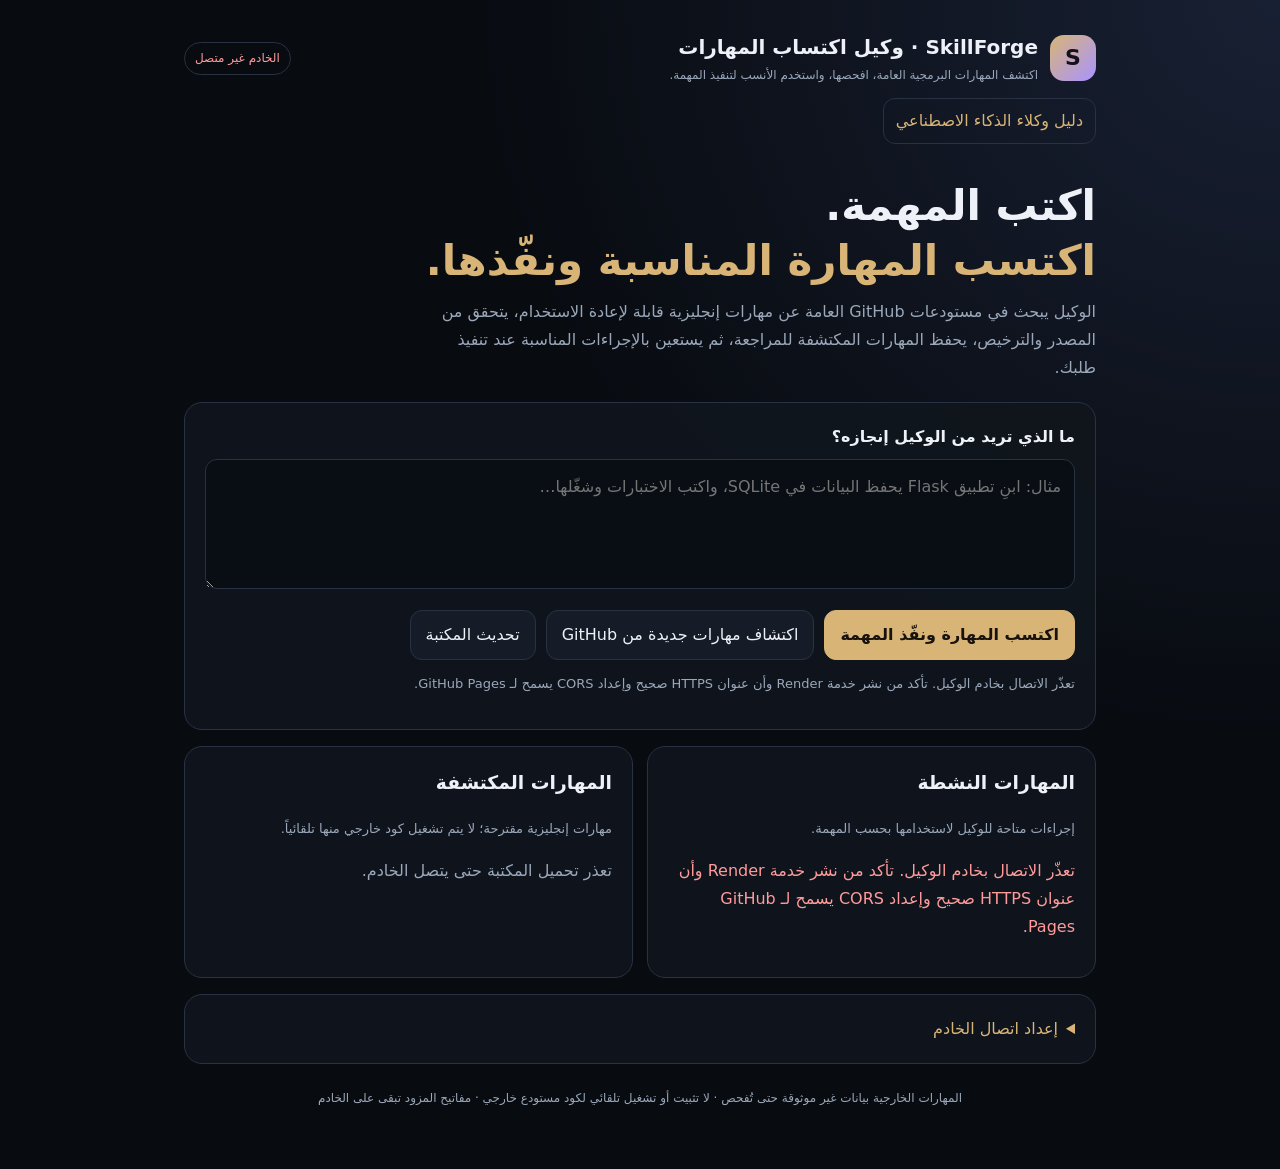
==== commit 8786bb1f: "Link main interface to AI agent catalog" ====
--- a/site/index.html
+++ b/site/index.html
@@ -13,6 +13,7 @@
 </head>
 <body><main class="wrap">
 <header class="top"><div class="brand"><div class="logo">S</div><div><h1>SkillForge · وكيل اكتساب المهارات</h1><p>اكتشف المهارات البرمجية العامة، افحصها، واستخدم الأنسب لتنفيذ المهمة.</p></div></div><div id="status" class="status">يفحص الاتصال…</div></header>
+<div class="actions"><a href="/agents" style="color:var(--gold);text-decoration:none;border:1px solid var(--line);border-radius:12px;padding:8px 12px">دليل وكلاء الذكاء الاصطناعي</a></div>
 <section class="hero"><h2>اكتب المهمة.<br><span style="color:var(--gold)">اكتسب المهارة المناسبة ونفّذها.</span></h2><p>الوكيل يبحث في مستودعات GitHub العامة عن مهارات إنجليزية قابلة لإعادة الاستخدام، يتحقق من المصدر والترخيص، يحفظ المهارات المكتشفة للمراجعة، ثم يستعين بالإجراءات المناسبة عند تنفيذ طلبك.</p></section>
 <section class="panel">
 <label class="label" for="task">ما الذي تريد من الوكيل إنجازه؟</label>
@@ -26,7 +27,7 @@
 <section class="panel"><h3 style="margin-top:0">المهارات المكتشفة</h3><p class="muted small">مهارات إنجليزية مقترحة؛ لا يتم تشغيل كود خارجي منها تلقائياً.</p><div id="proposedSkills" class="muted">جارٍ التحميل…</div></section>
 </div>
 <details class="panel"><summary>إعداد اتصال الخادم</summary>
-<p class="muted small">الواجهة تعمل على GitHub Pages، لكن Python يحتاج خادماً منفصلاً. جرى ضبط عنوان Render الافتراضي تلقائياً؛ إذا نشرت الخدمة بعنوان مختلف، أدخل عنوان HTTPS هنا. لا تضع مفاتيح API في هذه الصفحة.</p>
+<p class="muted small">عنوان Render الافتراضي مضبوط تلقائياً. إذا كانت الخدمة غير موجودة بعد، أنشئها مرة واحدة من <a style="color:var(--gold)" href="https://dashboard.render.com/blueprints" target="_blank" rel="noopener noreferrer">لوحة Render → New Blueprint</a> واختر هذا المستودع. بعد النشر، أضف مفاتيح النموذج في إعدادات الخادم فقط. إذا كان عنوان الخدمة مختلفاً، غيّره هنا.</p>
 <label class="label" for="serverUrl">عنوان API الأساسي</label><input id="serverUrl" class="input" inputmode="url" placeholder="https://ai-project-scout-v2.onrender.com">
 <div class="actions"><button id="saveServer">حفظ واختبار الاتصال</button></div>
 </details>
@@ -43,8 +44,8 @@
 function skillHtml(s){return '<article class="skill"><h4>'+esc(s.name)+' <span class="pill">'+esc(s.status||s.license||'skill')+'</span></h4><p>'+esc(s.description||'')+'</p>'+(s.source_url?'<a href="'+esc(s.source_url)+'" target="_blank" rel="noopener noreferrer">المصدر الأصلي</a>':'')+'</article>'}
 async function health(){try{const d=await api('/api/health');$('status').textContent='الخادم متصل';$('status').className='status success';$('hint').textContent='الخادم يعمل. '+(d.model_configured?'النموذج مضبوط.':'يلزم ضبط نموذج اللغة في إعدادات الخادم.')+' المهارات النشطة: '+d.active_skills+'؛ المقترحة: '+d.proposed_skills+'.';return true}catch(e){$('status').textContent='الخادم غير متصل';$('status').className='status error';$('hint').textContent=e.message;return false}}
 async function loadSkills(){try{const d=await api('/api/skills');$('activeSkills').innerHTML=d.active.length?d.active.map(skillHtml).join(''):'<p class="muted">لا توجد مهارات نشطة حالياً.</p>';$('proposedSkills').innerHTML=d.proposed.length?d.proposed.map(skillHtml).join(''):'<p class="muted">لا توجد مهارات مقترحة بعد. اضغط «اكتشاف مهارات جديدة من GitHub».</p>';}catch(e){$('activeSkills').innerHTML='<p class="error">'+esc(e.message)+'</p>';$('proposedSkills').innerHTML='<p class="muted">تعذر تحميل المكتبة حتى يتصل الخادم.</p>'}}
-$('runBtn').onclick=async()=>{const query=$('task').value.trim();if(!query){$('output').innerHTML='<p class="error">اكتب المهمة أولاً.</p>';return}$('runBtn').disabled=true;$('discoverBtn').disabled=true;$('output').innerHTML='<div class="msg agent">يفهم المهمة، ويختار المهارات المتاحة، ثم ينفذ الطلب…</div>';try{const d=await api('/api/chat',{query,search_web:true,history:[]});$('output').innerHTML='<article class="msg user"><strong>المهمة</strong><br>'+esc(query)+'</article><article class="msg agent"><strong>نتيجة الوكيل</strong><br>'+esc(d.answer).replace(/\n/g,'<br>')+(d.skills_used?.length?'<p><strong>المهارات المستخدمة:</strong> '+d.skills_used.map(s=>esc(s.name)+(s.status==='proposed'?' (مقترحة)':'')).join('، ')+'</p>':'<p class="muted small">لم يذكر الخادم مهارات مستخدمة لهذه المهمة.</p>')+sourceHtml(d.sources)+'</article>'+(d.search_warning?'<p class="error">'+esc(d.search_warning)+'</p>':'');}catch(e){showError($('output'),e)}finally{$('runBtn').disabled=false;$('discoverBtn').disabled=false;await loadSkills()}}
-$('discoverBtn').onclick=async()=>{$('discoverBtn').disabled=true;$('runBtn').disabled=true;$('output').innerHTML='<div class="msg agent">يبحث في مستودعات GitHub العامة عن ملفات المهارات الإنجليزية، ويفحص الترخيص والمصدر قبل حفظ المقترحات…</div>';try{const d=await api('/api/skills/discover',{max_proposals:2});$('output').innerHTML='<div class="msg agent"><strong>تقرير الاكتشاف</strong><br>المستودعات التي جرى النظر فيها: '+Number(d.repositories_considered||0)+'<br>ملفات المهارات المفحوصة: '+Number(d.documents_inspected||0)+'<br>المقترحات الجديدة: '+(d.created?.length||0)+'<br>'+esc((d.created||[]).map(x=>x.name+' — '+(x.source_url||x.repository||'')).join('\n'))+'</div>'+(d.skipped?.length?'<details class="msg"><summary>العناصر المتخطاة</summary><pre>'+esc(JSON.stringify(d.skipped,null,2))+'</pre></details>':'');}catch(e){showError($('output'),e)}finally{$('discoverBtn').disabled=false;$('runBtn').disabled=false;await loadSkills()}}
+$('runBtn').onclick=async()=>{const query=$('task').value.trim();if(!query){$('output').innerHTML='<p class="error">اكتب المهمة أولاً.</p>';return}$('runBtn').disabled=true;$('discoverBtn').disabled=true;$('output').innerHTML='<div class="msg agent">يفهم المهمة، ويختار المهارات المتاحة، ثم ينفذ الطلب…</div>';try{const d=await api('/api/chat',{query,search_web:false,history:[]});$('output').innerHTML='<article class="msg user"><strong>المهمة</strong><br>'+esc(query)+'</article><article class="msg agent"><strong>نتيجة الوكيل</strong><br>'+esc(d.answer).replace(/\n/g,'<br>')+(d.skills_used?.length?'<p><strong>المهارات المستخدمة:</strong> '+d.skills_used.map(s=>esc(s.name)+(s.status==='proposed'?' (مقترحة)':'')).join('، ')+'</p>':'<p class="muted small">لم يذكر الخادم مهارات مستخدمة لهذه المهمة.</p>')+sourceHtml(d.sources)+'</article>'+(d.search_warning?'<p class="error">'+esc(d.search_warning)+'</p>':'');}catch(e){showError($('output'),e)}finally{$('runBtn').disabled=false;$('discoverBtn').disabled=false;await loadSkills()}}
+$('discoverBtn').onclick=async()=>{$('discoverBtn').disabled=true;$('runBtn').disabled=true;$('output').innerHTML='<div class="msg agent">يبحث في مستودعات GitHub عن مهارات مرتبطة بمهمتك، ويفحص الترخيص والمصدر وبنية المستودع قبل حفظ المقترحات…</div>';try{const d=await api('/api/skills/discover',{max_proposals:2,query:$('task').value.trim().slice(0,500)});$('output').innerHTML='<div class="msg agent"><strong>تقرير الاكتشاف</strong><br>المستودعات التي جرى النظر فيها: '+Number(d.repositories_considered||0)+'<br>ملفات المهارات المفحوصة: '+Number(d.documents_inspected||0)+'<br>المقترحات الجديدة: '+(d.created?.length||0)+'<br>'+esc((d.created||[]).map(x=>x.name+' — '+(x.source_url||x.repository||'')).join('\n'))+'</div>'+(d.skipped?.length?'<details class="msg"><summary>العناصر المتخطاة</summary><pre>'+esc(JSON.stringify(d.skipped,null,2))+'</pre></details>':'');}catch(e){showError($('output'),e)}finally{$('discoverBtn').disabled=false;$('runBtn').disabled=false;await loadSkills()}}
 $('refreshBtn').onclick=async()=>{await health();await loadSkills();$('output').innerHTML='<p class="success">تم تحديث حالة الاتصال ومكتبة المهارات.</p>'}
 $('saveServer').onclick=async()=>{const value=$('serverUrl').value.trim().replace(/\/+$/,'');if(!/^https:\/\/[^/]+/i.test(value)){$('output').innerHTML='<p class="error">أدخل عنوان HTTPS صحيحاً دون مسار إضافي.</p>';return}try{localStorage.setItem('scoutApiBase',value)}catch(e){}await health();await loadSkills()}
 try{$('serverUrl').value=localStorage.getItem('scoutApiBase')||DEFAULT_API}catch(e){$('serverUrl').value=DEFAULT_API}
